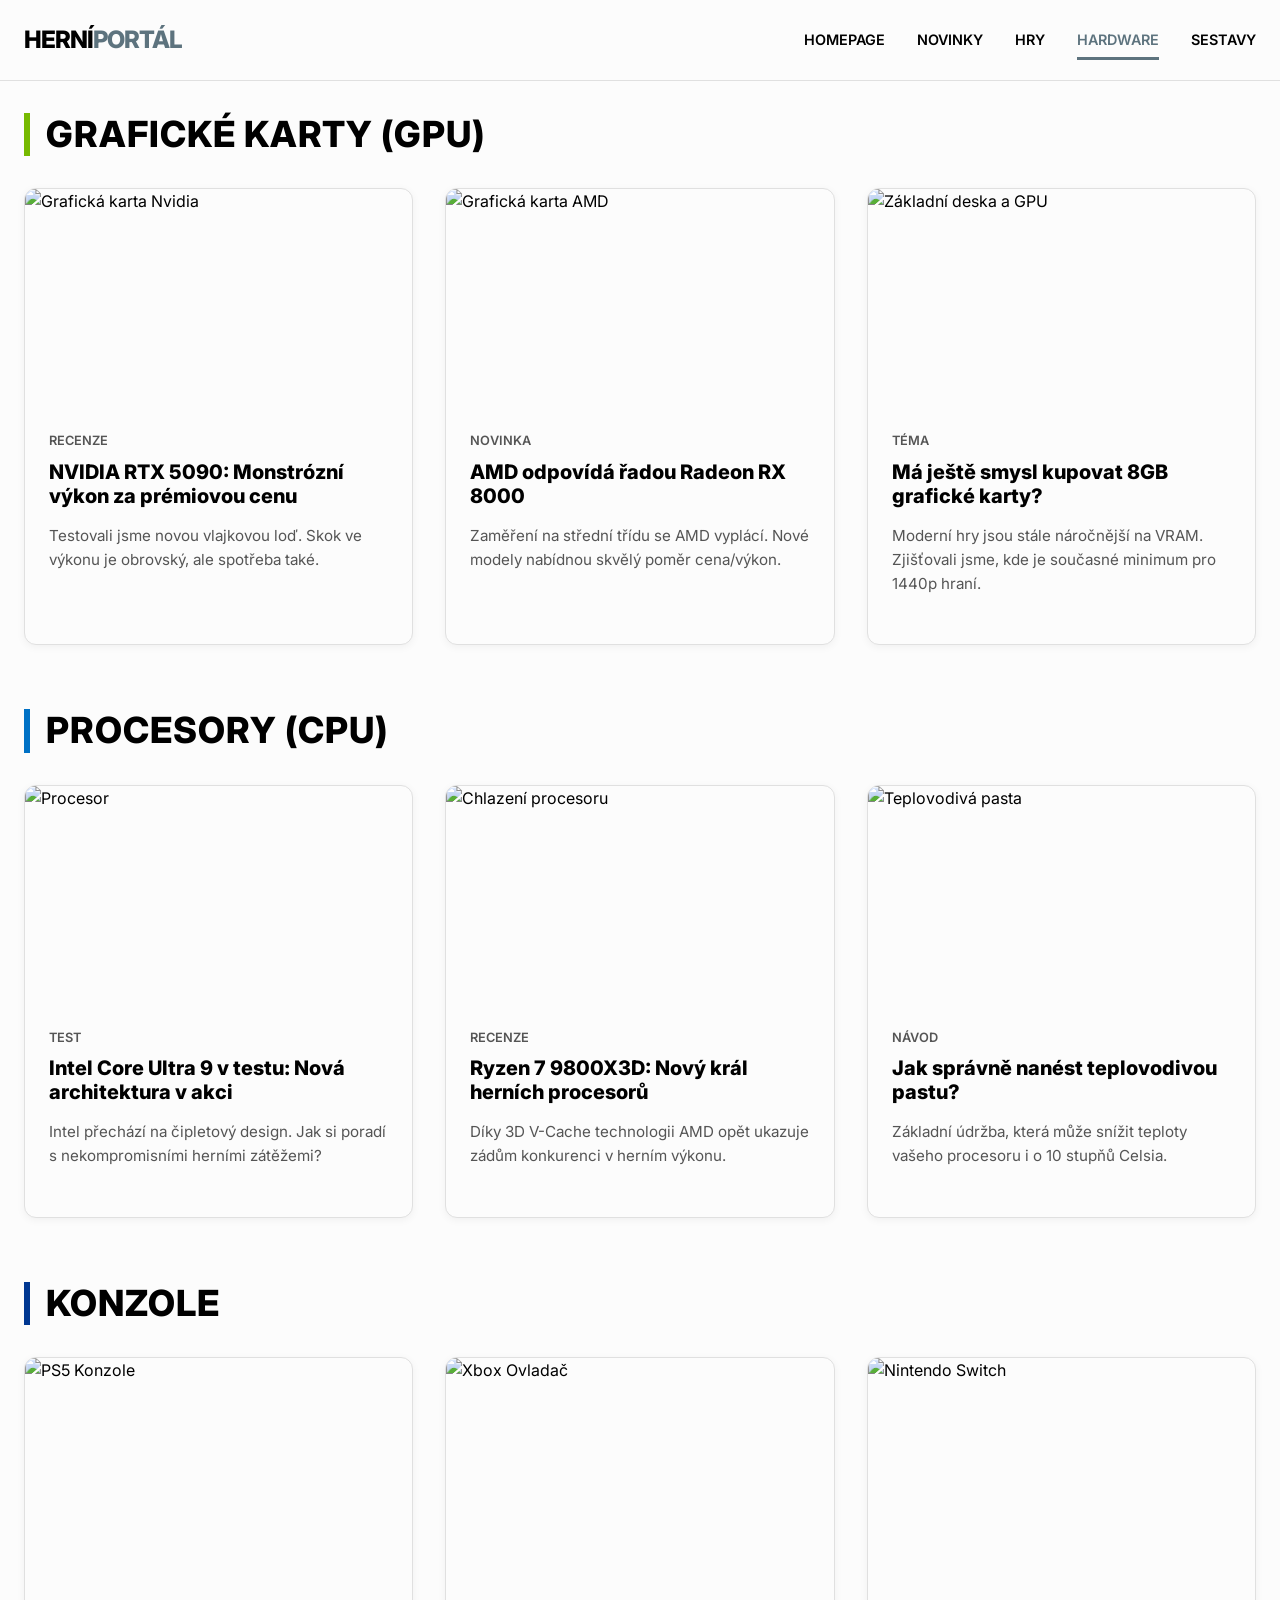
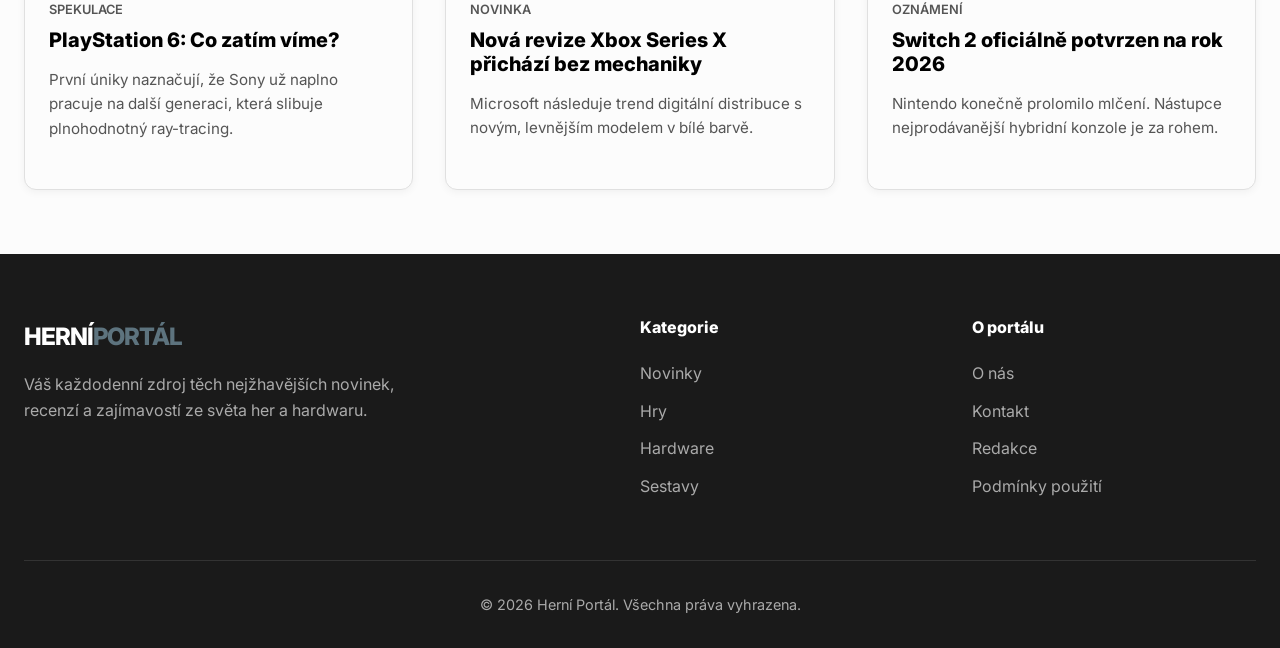
==== hardware.html @ 91f30d28 "commit kodu" ====
<!DOCTYPE html>
<html lang="cs">
<head>
  <meta charset="UTF-8">
  <meta name="viewport" content="width=device-width, initial-scale=1.0">
  <title>Hardware | Herní portál</title>
  <meta name="description" content="Vše o herním hardwaru: grafické karty, procesory a konzole.">
  <link rel="stylesheet" href="style.css">
</head>
<body>

  <!-- Header -->
  <header class="site-header">
    <div class="container nav-container">
      <a href="index.html" class="logo">Herní<span>Portál</span></a>
      
      <input type="checkbox" id="menu-toggle" class="menu-toggle">
      <label for="menu-toggle" class="menu-icon">&#9776;</label>
      
      <nav class="nav-links">
        <a href="index.html">Homepage</a>
        <a href="novinky.html">Novinky</a>
        <a href="hry.html">Hry</a>
        <a href="hardware.html" class="active">Hardware</a>
        <a href="sestavy.html">Sestavy</a>
      </nav>
    </div>
  </header>

  <main class="container">
    
    <div style="display: grid; grid-template-columns: 1fr; gap: 4rem; margin-top: 2rem;">
      
      <!-- GPU Section -->
      <section>
        <h2 class="section-title" style="margin-top: 0; border-color: #76b900;">Grafické karty (GPU)</h2>
        <div class="grid-3">
          <article class="card">
            <a href="#" class="card-img-wrap">
              <img src="https://images.unsplash.com/photo-1591488320449-011701bb6704?ixlib=rb-4.0.3&auto=format&fit=crop&w=600&q=80" alt="Grafická karta Nvidia">
            </a>
            <div class="card-content">
              <div class="card-meta">Recenze</div>
              <h3 class="card-title"><a href="#">NVIDIA RTX 5090: Monstrózní výkon za prémiovou cenu</a></h3>
              <p class="card-excerpt">Testovali jsme novou vlajkovou loď. Skok ve výkonu je obrovský, ale spotřeba také.</p>
            </div>
          </article>
          <article class="card">
            <a href="#" class="card-img-wrap">
              <img src="https://images.unsplash.com/photo-1587202372634-32705e3bf49c?ixlib=rb-4.0.3&auto=format&fit=crop&w=600&q=80" alt="Grafická karta AMD">
            </a>
            <div class="card-content">
              <div class="card-meta">Novinka</div>
              <h3 class="card-title"><a href="#">AMD odpovídá řadou Radeon RX 8000</a></h3>
              <p class="card-excerpt">Zaměření na střední třídu se AMD vyplácí. Nové modely nabídnou skvělý poměr cena/výkon.</p>
            </div>
          </article>
          <article class="card">
            <a href="#" class="card-img-wrap">
              <img src="https://images.unsplash.com/photo-1518770660439-4636190af475?ixlib=rb-4.0.3&auto=format&fit=crop&w=600&q=80" alt="Základní deska a GPU">
            </a>
            <div class="card-content">
              <div class="card-meta">Téma</div>
              <h3 class="card-title"><a href="#">Má ještě smysl kupovat 8GB grafické karty?</a></h3>
              <p class="card-excerpt">Moderní hry jsou stále náročnější na VRAM. Zjišťovali jsme, kde je současné minimum pro 1440p hraní.</p>
            </div>
          </article>
        </div>
      </section>

      <!-- CPU Section -->
      <section>
        <h2 class="section-title" style="margin-top: 0; border-color: #0071c5;">Procesory (CPU)</h2>
        <div class="grid-3">
          <article class="card">
            <a href="#" class="card-img-wrap">
              <img src="https://images.unsplash.com/photo-1591799264318-7e6ef8ddb7ea?ixlib=rb-4.0.3&auto=format&fit=crop&w=600&q=80" alt="Procesor">
            </a>
            <div class="card-content">
              <div class="card-meta">Test</div>
              <h3 class="card-title"><a href="#">Intel Core Ultra 9 v testu: Nová architektura v akci</a></h3>
              <p class="card-excerpt">Intel přechází na čipletový design. Jak si poradí s nekompromisními herními zátěžemi?</p>
            </div>
          </article>
          <article class="card">
            <a href="#" class="card-img-wrap">
              <img src="https://images.unsplash.com/photo-1555680202-c86f0e12f086?ixlib=rb-4.0.3&auto=format&fit=crop&w=600&q=80" alt="Chlazení procesoru">
            </a>
            <div class="card-content">
              <div class="card-meta">Recenze</div>
              <h3 class="card-title"><a href="#">Ryzen 7 9800X3D: Nový král herních procesorů</a></h3>
              <p class="card-excerpt">Díky 3D V-Cache technologii AMD opět ukazuje zádům konkurenci v herním výkonu.</p>
            </div>
          </article>
          <article class="card">
            <a href="#" class="card-img-wrap">
              <img src="https://images.unsplash.com/photo-1541029071515-84cc54f84dc5?ixlib=rb-4.0.3&auto=format&fit=crop&w=600&q=80" alt="Teplovodivá pasta">
            </a>
            <div class="card-content">
              <div class="card-meta">Návod</div>
              <h3 class="card-title"><a href="#">Jak správně nanést teplovodivou pastu?</a></h3>
              <p class="card-excerpt">Základní údržba, která může snížit teploty vašeho procesoru i o 10 stupňů Celsia.</p>
            </div>
          </article>
        </div>
      </section>

      <!-- Konzole Section -->
      <section>
        <h2 class="section-title" style="margin-top: 0; border-color: #003791;">Konzole</h2>
        <div class="grid-3">
          <article class="card">
            <a href="#" class="card-img-wrap">
              <img src="https://images.unsplash.com/photo-1606813907291-d86efa9b94db?ixlib=rb-4.0.3&auto=format&fit=crop&w=600&q=80" alt="PS5 Konzole">
            </a>
            <div class="card-content">
              <div class="card-meta">Spekulace</div>
              <h3 class="card-title"><a href="#">PlayStation 6: Co zatím víme?</a></h3>
              <p class="card-excerpt">První úniky naznačují, že Sony už naplno pracuje na další generaci, která slibuje plnohodnotný ray-tracing.</p>
            </div>
          </article>
          <article class="card">
            <a href="#" class="card-img-wrap">
              <img src="https://images.unsplash.com/photo-1621259182978-fbf93132e53d?ixlib=rb-4.0.3&auto=format&fit=crop&w=600&q=80" alt="Xbox Ovladač">
            </a>
            <div class="card-content">
              <div class="card-meta">Novinka</div>
              <h3 class="card-title"><a href="#">Nová revize Xbox Series X přichází bez mechaniky</a></h3>
              <p class="card-excerpt">Microsoft následuje trend digitální distribuce s novým, levnějším modelem v bílé barvě.</p>
            </div>
          </article>
          <article class="card">
            <a href="#" class="card-img-wrap">
              <img src="https://images.unsplash.com/photo-1612404730960-5c71577fca11?ixlib=rb-4.0.3&auto=format&fit=crop&w=600&q=80" alt="Nintendo Switch">
            </a>
            <div class="card-content">
              <div class="card-meta">Oznámení</div>
              <h3 class="card-title"><a href="#">Switch 2 oficiálně potvrzen na rok 2026</a></h3>
              <p class="card-excerpt">Nintendo konečně prolomilo mlčení. Nástupce nejprodávanější hybridní konzole je za rohem.</p>
            </div>
          </article>
        </div>
      </section>

    </div>
  </main>

  <!-- Footer -->
  <footer class="site-footer">
    <div class="container">
      <div class="footer-grid">
        <div>
          <a href="index.html" class="logo footer-logo">Herní<span>Portál</span></a>
          <p class="footer-desc">Váš každodenní zdroj těch nejžhavějších novinek, recenzí a zajímavostí ze světa her a hardwaru.</p>
        </div>
        <div class="footer-links">
          <h4>Kategorie</h4>
          <ul>
            <li><a href="novinky.html">Novinky</a></li>
            <li><a href="hry.html">Hry</a></li>
            <li><a href="hardware.html">Hardware</a></li>
            <li><a href="sestavy.html">Sestavy</a></li>
          </ul>
        </div>
        <div class="footer-links">
          <h4>O portálu</h4>
          <ul>
            <li><a href="#">O nás</a></li>
            <li><a href="#">Kontakt</a></li>
            <li><a href="#">Redakce</a></li>
            <li><a href="#">Podmínky použití</a></li>
          </ul>
        </div>
      </div>
      <div class="footer-bottom">
        &copy; 2026 Herní Portál. Všechna práva vyhrazena.
      </div>
    </div>
  </footer>

</body>
</html>
---- style.css ----
@import url('https://fonts.googleapis.com/css2?family=Inter:wght@400;600;800&display=swap');

:root {
  --primary: #5D737E;
  --primary-hover: #4a5c65;
  --bg: #FCFCFC;
  --bg-alt: #F0F2F5;
  --text: #000000;
  --text-muted: #555555;
  --border: #E0E0E0;
  --shadow-sm: 0 2px 8px rgba(0, 0, 0, 0.05);
  --shadow-md: 0 8px 24px rgba(0, 0, 0, 0.1);
  --radius: 12px;
  --transition: all 0.3s ease;
}

* {
  margin: 0;
  padding: 0;
  box-sizing: border-box;
}

body {
  font-family: 'Inter', sans-serif;
  background-color: var(--bg);
  color: var(--text);
  line-height: 1.6;
  -webkit-font-smoothing: antialiased;
}

a {
  text-decoration: none;
  color: inherit;
  transition: var(--transition);
}

img {
  max-width: 100%;
  display: block;
  border-radius: var(--radius);
}

/* Typography */
h1,
h2,
h3,
h4 {
  font-weight: 800;
  line-height: 1.2;
  margin-bottom: 1rem;
}

h1 {
  font-size: 3rem;
}

h2 {
  font-size: 2.25rem;
}

h3 {
  font-size: 1.5rem;
}

.section-title {
  border-left: 6px solid var(--primary);
  padding-left: 1rem;
  margin: 3rem 0 2rem;
  text-transform: uppercase;
  letter-spacing: 1px;
}

/* Layout */
.container {
  max-width: 1280px;
  margin: 0 auto;
  padding: 0 1.5rem;
}

/* Header & Navigation */
.site-header {
  background-color: var(--bg);
  border-bottom: 1px solid var(--border);
  position: sticky;
  top: 0;
  z-index: 100;
}

.nav-container {
  display: flex;
  justify-content: space-between;
  align-items: center;
  height: 80px;
}

.logo {
  font-size: 1.5rem;
  font-weight: 800;
  color: var(--text);
  text-transform: uppercase;
  letter-spacing: -1px;
}

.logo span {
  color: var(--primary);
}

.nav-links {
  display: flex;
  gap: 2rem;
  list-style: none;
}

.nav-links a {
  font-weight: 600;
  text-transform: uppercase;
  font-size: 0.9rem;
  position: relative;
  padding: 0.5rem 0;
}

.nav-links a::after {
  content: '';
  position: absolute;
  bottom: 0;
  left: 0;
  width: 0%;
  height: 3px;
  background-color: var(--primary);
  transition: var(--transition);
}

.nav-links a:hover::after,
.nav-links a.active::after {
  width: 100%;
}

.nav-links a:hover,
.nav-links a.active {
  color: var(--primary);
}

/* Mobile Menu Checkbox Hack */
.menu-toggle {
  display: none;
}

.menu-icon {
  display: none;
  font-size: 1.5rem;
  cursor: pointer;
  padding: 0.5rem;
}

/* Hero Section */
.hero {
  margin: 2rem 0;
  display: grid;
  grid-template-columns: 2fr 1fr;
  gap: 1.5rem;
}

.hero-main {
  position: relative;
  border-radius: var(--radius);
  overflow: hidden;
  min-height: 500px;
  display: flex;
  align-items: flex-end;
}

.hero-main img {
  position: absolute;
  top: 0;
  left: 0;
  width: 100%;
  height: 100%;
  object-fit: cover;
  border-radius: 0;
  z-index: 1;
}

.hero-main::after {
  content: '';
  position: absolute;
  top: 0;
  left: 0;
  width: 100%;
  height: 100%;
  background: linear-gradient(to top, rgba(0, 0, 0, 0.9) 0%, rgba(0, 0, 0, 0.2) 100%);
  z-index: 2;
}

.hero-content {
  position: relative;
  z-index: 3;
  padding: 3rem;
  color: #fff;
}

.hero-content h2 {
  font-size: 2.5rem;
  margin-bottom: 1rem;
  color: #fff;
}

.hero-content p {
  font-size: 1.1rem;
  opacity: 0.9;
  max-width: 600px;
}

.badge {
  display: inline-block;
  background-color: var(--primary);
  color: #fff;
  padding: 0.25rem 0.75rem;
  border-radius: 4px;
  font-weight: 600;
  font-size: 0.8rem;
  text-transform: uppercase;
  margin-bottom: 1rem;
}

.hero-side {
  display: flex;
  flex-direction: column;
  gap: 1.5rem;
}

.hero-side-card {
  position: relative;
  flex: 1;
  border-radius: var(--radius);
  overflow: hidden;
  display: flex;
  align-items: flex-end;
}

.hero-side-card img {
  position: absolute;
  top: 0;
  left: 0;
  width: 100%;
  height: 100%;
  object-fit: cover;
  border-radius: 0;
  z-index: 1;
}

.hero-side-card::after {
  content: '';
  position: absolute;
  top: 0;
  left: 0;
  width: 100%;
  height: 100%;
  background: linear-gradient(to top, rgba(0, 0, 0, 0.8) 0%, rgba(0, 0, 0, 0) 100%);
  z-index: 2;
}

.hero-side-content {
  position: relative;
  z-index: 3;
  padding: 1.5rem;
  color: #fff;
}

.hero-side-content h3 {
  font-size: 1.25rem;
  margin-bottom: 0.5rem;
  color: #fff;
}

/* Article Cards */
.grid-3 {
  display: grid;
  grid-template-columns: repeat(3, 1fr);
  gap: 2rem;
}

.grid-4 {
  display: grid;
  grid-template-columns: repeat(4, 1fr);
  gap: 1.5rem;
}

.card {
  background-color: var(--bg);
  border-radius: var(--radius);
  overflow: hidden;
  box-shadow: var(--shadow-sm);
  transition: var(--transition);
  display: flex;
  flex-direction: column;
  border: 1px solid var(--border);
}

.card:hover {
  transform: translateY(-5px);
  box-shadow: var(--shadow-md);
  border-color: var(--primary);
}

.card-img-wrap {
  position: relative;
  padding-top: 56.25%;
  /* 16:9 Aspect Ratio AI pomohlo*/
  overflow: hidden;
}

.card-img-wrap img {
  position: absolute;
  top: 0;
  left: 0;
  width: 100%;
  height: 100%;
  object-fit: cover;
  border-radius: 0;
  transition: transform 0.5s ease;
}

.card:hover .card-img-wrap img {
  transform: scale(1.05);
}

.card-content {
  padding: 1.5rem;
  flex-grow: 1;
  display: flex;
  flex-direction: column;
}

.card-meta {
  font-size: 0.8rem;
  color: var(--text-muted);
  margin-bottom: 0.5rem;
  font-weight: 600;
  text-transform: uppercase;
}

.card-title {
  font-size: 1.25rem;
  margin-bottom: 1rem;
}

.card-title a {
  color: var(--text);
}

.card-title a:hover {
  color: var(--primary);
}

.card-excerpt {
  color: var(--text-muted);
  font-size: 0.95rem;
  margin-bottom: 1.5rem;
  flex-grow: 1;
}

/* Horizontal List Cards */
.list-card {
  display: grid;
  grid-template-columns: 300px 1fr;
  gap: 1.5rem;
  background-color: var(--bg);
  border-radius: var(--radius);
  overflow: hidden;
  box-shadow: var(--shadow-sm);
  transition: var(--transition);
  border: 1px solid var(--border);
  margin-bottom: 1.5rem;
}

.list-card:hover {
  transform: translateX(5px);
  box-shadow: var(--shadow-md);
  border-color: var(--primary);
}

.list-card .card-img-wrap {
  padding-top: 0;
  height: 100%;
  min-height: 200px;
}

/* Builds (Sestavy) */
.build-tier {
  margin-bottom: 3rem;
  background: var(--bg-alt);
  padding: 2rem;
  border-radius: var(--radius);
  border-left: 6px solid var(--primary);
}

.build-components {
  display: grid;
  grid-template-columns: repeat(auto-fit, minmax(250px, 1fr));
  gap: 1rem;
  margin-top: 1.5rem;
}

.component-item {
  background: var(--bg);
  padding: 1rem;
  border-radius: 8px;
  border: 1px solid var(--border);
  display: flex;
  flex-direction: column;
}

.component-type {
  font-size: 0.8rem;
  color: var(--text-muted);
  text-transform: uppercase;
  font-weight: 600;
}

.component-name {
  font-weight: 800;
  margin-top: 0.25rem;
}

.btn {
  display: inline-block;
  background-color: var(--primary);
  color: #fff;
  padding: 0.75rem 1.5rem;
  border-radius: var(--radius);
  font-weight: 600;
  text-transform: uppercase;
  font-size: 0.9rem;
  border: none;
  cursor: pointer;
}

.btn:hover {
  background-color: var(--primary-hover);
}

/* Footer */
.site-footer {
  background-color: #1a1a1a;
  color: #fff;
  padding: 4rem 0 2rem;
  margin-top: 4rem;
}

.footer-grid {
  display: grid;
  grid-template-columns: 2fr 1fr 1fr;
  gap: 3rem;
  margin-bottom: 3rem;
}

.footer-logo {
  color: #fff;
}

.footer-logo span {
  color: var(--primary);
}

.footer-desc {
  color: #aaa;
  margin-top: 1rem;
  max-width: 400px;
}

.footer-links h4 {
  color: #fff;
  margin-bottom: 1.5rem;
}

.footer-links ul {
  list-style: none;
}

.footer-links li {
  margin-bottom: 0.75rem;
}

.footer-links a {
  color: #aaa;
}

.footer-links a:hover {
  color: var(--primary);
}

.footer-bottom {
  border-top: 1px solid #333;
  padding-top: 2rem;
  text-align: center;
  color: #aaa;
  font-size: 0.9rem;
}

/* Responsive Design */
@media (max-width: 1024px) {
  .hero {
    grid-template-columns: 1fr;
  }

  .hero-side {
    flex-direction: row;
  }

  .grid-4 {
    grid-template-columns: repeat(2, 1fr);
  }
}

@media (max-width: 768px) {
  h1 {
    font-size: 2.25rem;
  }

  h2 {
    font-size: 1.75rem;
  }

  .menu-icon {
    display: block;
  }

  .nav-links {
    display: none;
    flex-direction: column;
    position: absolute;
    top: 80px;
    left: 0;
    width: 100%;
    background-color: var(--bg);
    padding: 1.5rem;
    border-bottom: 1px solid var(--border);
    box-shadow: var(--shadow-md);
  }

  .menu-toggle:checked~.nav-links {
    display: flex;
  }

  .hero-side {
    flex-direction: column;
  }

  .grid-3 {
    grid-template-columns: 1fr;
  }

  .list-card {
    grid-template-columns: 1fr;
  }

  .list-card .card-img-wrap {
    min-height: 250px;
  }

  .footer-grid {
    grid-template-columns: 1fr;
  }
}
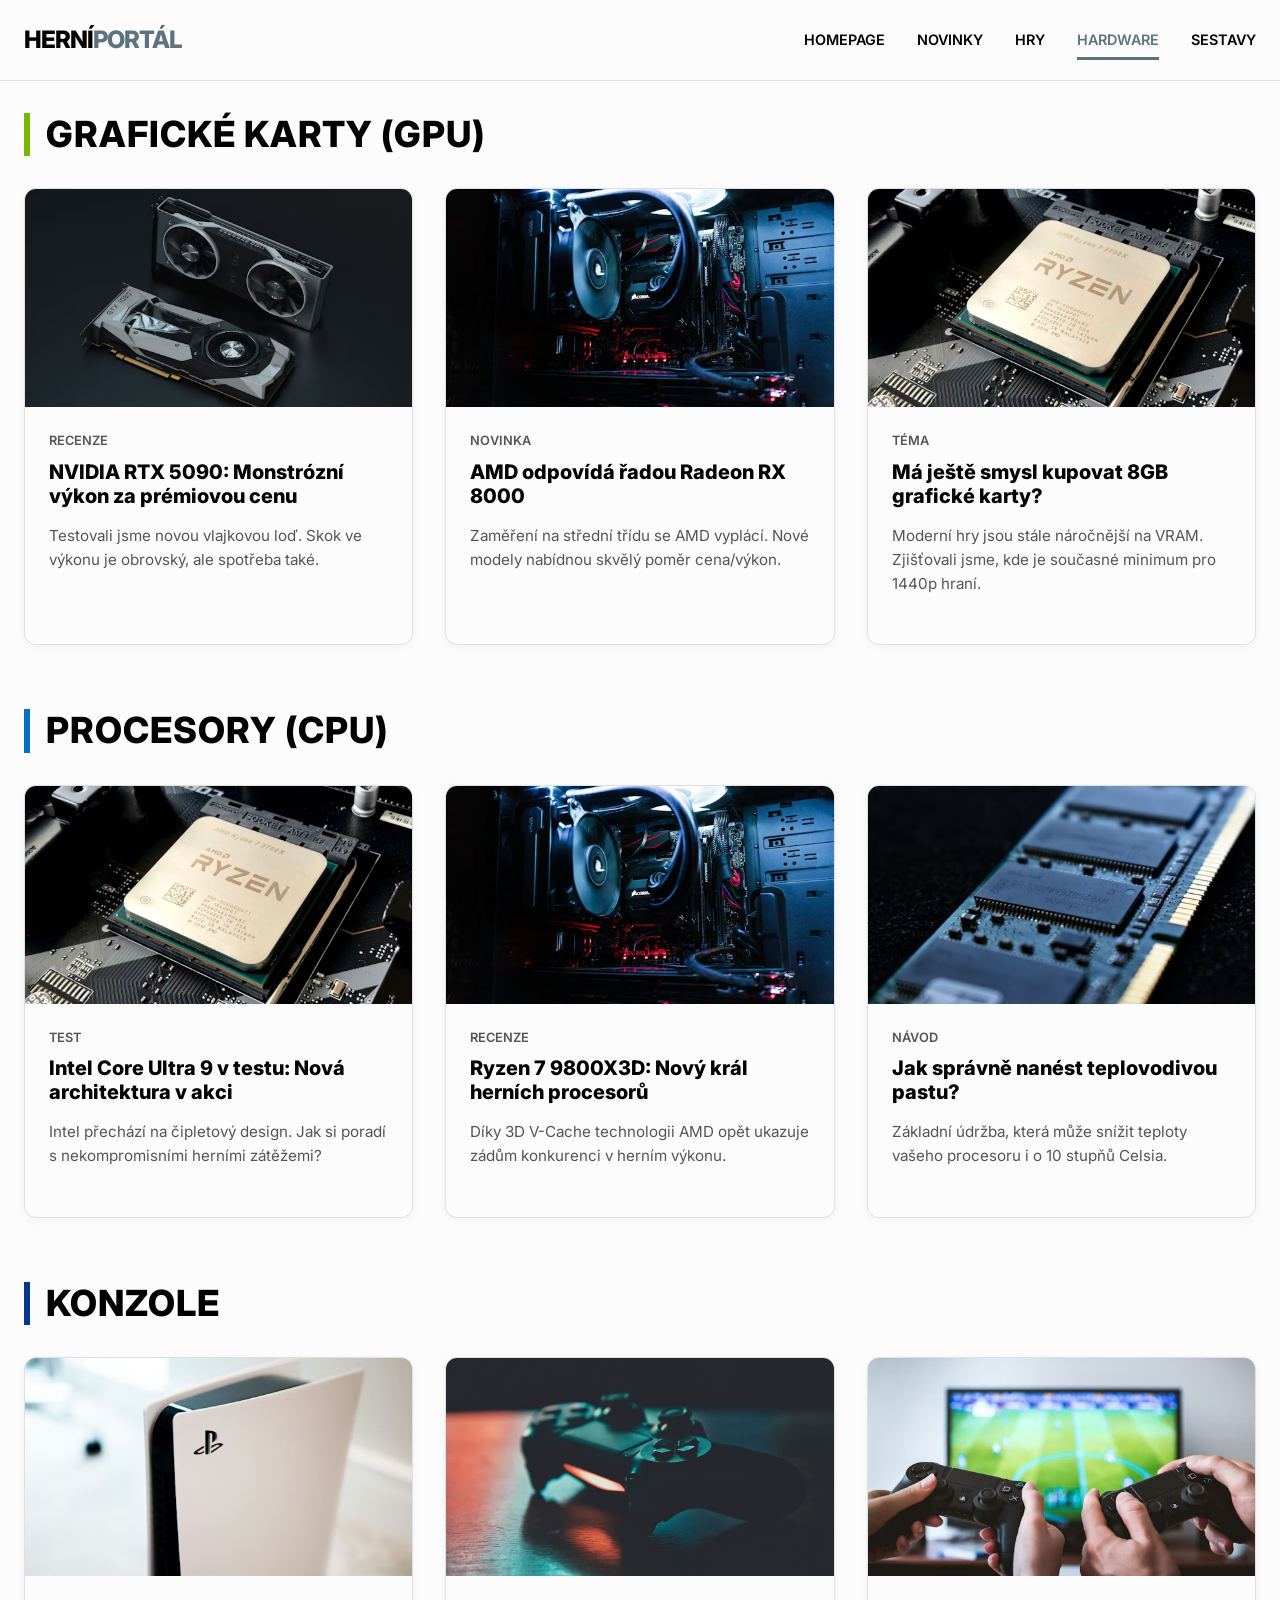
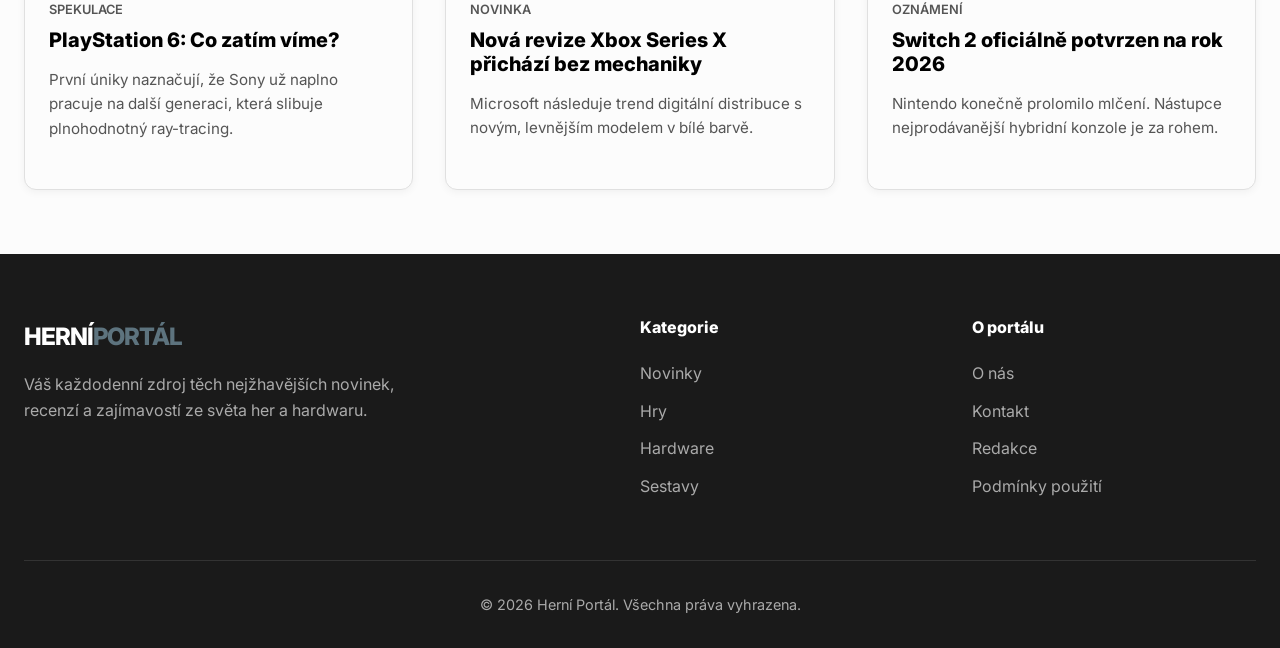
==== commit 3019f168: "uprava kodu a pridani obrazků" ====
--- a/hardware.html
+++ b/hardware.html
@@ -1,5 +1,6 @@
 <!DOCTYPE html>
 <html lang="cs">
+
 <head>
   <meta charset="UTF-8">
   <meta name="viewport" content="width=device-width, initial-scale=1.0">
@@ -7,16 +8,17 @@
   <meta name="description" content="Vše o herním hardwaru: grafické karty, procesory a konzole.">
   <link rel="stylesheet" href="style.css">
 </head>
+
 <body>
 
   <!-- Header -->
   <header class="site-header">
     <div class="container nav-container">
       <a href="index.html" class="logo">Herní<span>Portál</span></a>
-      
+
       <input type="checkbox" id="menu-toggle" class="menu-toggle">
       <label for="menu-toggle" class="menu-icon">&#9776;</label>
-      
+
       <nav class="nav-links">
         <a href="index.html">Homepage</a>
         <a href="novinky.html">Novinky</a>
@@ -28,41 +30,44 @@
   </header>
 
   <main class="container">
-    
+
     <div style="display: grid; grid-template-columns: 1fr; gap: 4rem; margin-top: 2rem;">
-      
+
       <!-- GPU Section -->
       <section>
         <h2 class="section-title" style="margin-top: 0; border-color: #76b900;">Grafické karty (GPU)</h2>
         <div class="grid-3">
           <article class="card">
             <a href="#" class="card-img-wrap">
-              <img src="https://images.unsplash.com/photo-1591488320449-011701bb6704?ixlib=rb-4.0.3&auto=format&fit=crop&w=600&q=80" alt="Grafická karta Nvidia">
+              <img src="obrazky/graficka karta.avif" alt="Grafická karta Nvidia">
             </a>
             <div class="card-content">
               <div class="card-meta">Recenze</div>
               <h3 class="card-title"><a href="#">NVIDIA RTX 5090: Monstrózní výkon za prémiovou cenu</a></h3>
-              <p class="card-excerpt">Testovali jsme novou vlajkovou loď. Skok ve výkonu je obrovský, ale spotřeba také.</p>
+              <p class="card-excerpt">Testovali jsme novou vlajkovou loď. Skok ve výkonu je obrovský, ale spotřeba také.
+              </p>
             </div>
           </article>
           <article class="card">
             <a href="#" class="card-img-wrap">
-              <img src="https://images.unsplash.com/photo-1587202372634-32705e3bf49c?ixlib=rb-4.0.3&auto=format&fit=crop&w=600&q=80" alt="Grafická karta AMD">
+              <img src="obrazky/pc.avif" alt="Grafická karta AMD">
             </a>
             <div class="card-content">
               <div class="card-meta">Novinka</div>
               <h3 class="card-title"><a href="#">AMD odpovídá řadou Radeon RX 8000</a></h3>
-              <p class="card-excerpt">Zaměření na střední třídu se AMD vyplácí. Nové modely nabídnou skvělý poměr cena/výkon.</p>
+              <p class="card-excerpt">Zaměření na střední třídu se AMD vyplácí. Nové modely nabídnou skvělý poměr
+                cena/výkon.</p>
             </div>
           </article>
           <article class="card">
             <a href="#" class="card-img-wrap">
-              <img src="https://images.unsplash.com/photo-1518770660439-4636190af475?ixlib=rb-4.0.3&auto=format&fit=crop&w=600&q=80" alt="Základní deska a GPU">
+              <img src="obrazky/procesor.avif" alt="Základní deska a GPU">
             </a>
             <div class="card-content">
               <div class="card-meta">Téma</div>
               <h3 class="card-title"><a href="#">Má ještě smysl kupovat 8GB grafické karty?</a></h3>
-              <p class="card-excerpt">Moderní hry jsou stále náročnější na VRAM. Zjišťovali jsme, kde je současné minimum pro 1440p hraní.</p>
+              <p class="card-excerpt">Moderní hry jsou stále náročnější na VRAM. Zjišťovali jsme, kde je současné
+                minimum pro 1440p hraní.</p>
             </div>
           </article>
         </div>
@@ -74,17 +79,18 @@
         <div class="grid-3">
           <article class="card">
             <a href="#" class="card-img-wrap">
-              <img src="https://images.unsplash.com/photo-1591799264318-7e6ef8ddb7ea?ixlib=rb-4.0.3&auto=format&fit=crop&w=600&q=80" alt="Procesor">
+              <img src="obrazky/procesor.avif" alt="Procesor">
             </a>
             <div class="card-content">
               <div class="card-meta">Test</div>
               <h3 class="card-title"><a href="#">Intel Core Ultra 9 v testu: Nová architektura v akci</a></h3>
-              <p class="card-excerpt">Intel přechází na čipletový design. Jak si poradí s nekompromisními herními zátěžemi?</p>
+              <p class="card-excerpt">Intel přechází na čipletový design. Jak si poradí s nekompromisními herními
+                zátěžemi?</p>
             </div>
           </article>
           <article class="card">
             <a href="#" class="card-img-wrap">
-              <img src="https://images.unsplash.com/photo-1555680202-c86f0e12f086?ixlib=rb-4.0.3&auto=format&fit=crop&w=600&q=80" alt="Chlazení procesoru">
+              <img src="obrazky/pc.avif" alt="Chlazení procesoru">
             </a>
             <div class="card-content">
               <div class="card-meta">Recenze</div>
@@ -94,12 +100,13 @@
           </article>
           <article class="card">
             <a href="#" class="card-img-wrap">
-              <img src="https://images.unsplash.com/photo-1541029071515-84cc54f84dc5?ixlib=rb-4.0.3&auto=format&fit=crop&w=600&q=80" alt="Teplovodivá pasta">
+              <img src="obrazky/ramky.avif" alt="Teplovodivá pasta">
             </a>
             <div class="card-content">
               <div class="card-meta">Návod</div>
               <h3 class="card-title"><a href="#">Jak správně nanést teplovodivou pastu?</a></h3>
-              <p class="card-excerpt">Základní údržba, která může snížit teploty vašeho procesoru i o 10 stupňů Celsia.</p>
+              <p class="card-excerpt">Základní údržba, která může snížit teploty vašeho procesoru i o 10 stupňů Celsia.
+              </p>
             </div>
           </article>
         </div>
@@ -111,32 +118,35 @@
         <div class="grid-3">
           <article class="card">
             <a href="#" class="card-img-wrap">
-              <img src="https://images.unsplash.com/photo-1606813907291-d86efa9b94db?ixlib=rb-4.0.3&auto=format&fit=crop&w=600&q=80" alt="PS5 Konzole">
+              <img src="obrazky/psko.avif" alt="PS5 Konzole">
             </a>
             <div class="card-content">
               <div class="card-meta">Spekulace</div>
               <h3 class="card-title"><a href="#">PlayStation 6: Co zatím víme?</a></h3>
-              <p class="card-excerpt">První úniky naznačují, že Sony už naplno pracuje na další generaci, která slibuje plnohodnotný ray-tracing.</p>
+              <p class="card-excerpt">První úniky naznačují, že Sony už naplno pracuje na další generaci, která slibuje
+                plnohodnotný ray-tracing.</p>
             </div>
           </article>
           <article class="card">
             <a href="#" class="card-img-wrap">
-              <img src="https://images.unsplash.com/photo-1621259182978-fbf93132e53d?ixlib=rb-4.0.3&auto=format&fit=crop&w=600&q=80" alt="Xbox Ovladač">
+              <img src="obrazky/ps ovladac.avif" alt="Xbox Ovladač">
             </a>
             <div class="card-content">
               <div class="card-meta">Novinka</div>
               <h3 class="card-title"><a href="#">Nová revize Xbox Series X přichází bez mechaniky</a></h3>
-              <p class="card-excerpt">Microsoft následuje trend digitální distribuce s novým, levnějším modelem v bílé barvě.</p>
+              <p class="card-excerpt">Microsoft následuje trend digitální distribuce s novým, levnějším modelem v bílé
+                barvě.</p>
             </div>
           </article>
           <article class="card">
             <a href="#" class="card-img-wrap">
-              <img src="https://images.unsplash.com/photo-1612404730960-5c71577fca11?ixlib=rb-4.0.3&auto=format&fit=crop&w=600&q=80" alt="Nintendo Switch">
+              <img src="obrazky/fifa.avif" alt="Nintendo Switch">
             </a>
             <div class="card-content">
               <div class="card-meta">Oznámení</div>
               <h3 class="card-title"><a href="#">Switch 2 oficiálně potvrzen na rok 2026</a></h3>
-              <p class="card-excerpt">Nintendo konečně prolomilo mlčení. Nástupce nejprodávanější hybridní konzole je za rohem.</p>
+              <p class="card-excerpt">Nintendo konečně prolomilo mlčení. Nástupce nejprodávanější hybridní konzole je za
+                rohem.</p>
             </div>
           </article>
         </div>
@@ -151,7 +161,8 @@
       <div class="footer-grid">
         <div>
           <a href="index.html" class="logo footer-logo">Herní<span>Portál</span></a>
-          <p class="footer-desc">Váš každodenní zdroj těch nejžhavějších novinek, recenzí a zajímavostí ze světa her a hardwaru.</p>
+          <p class="footer-desc">Váš každodenní zdroj těch nejžhavějších novinek, recenzí a zajímavostí ze světa her a
+            hardwaru.</p>
         </div>
         <div class="footer-links">
           <h4>Kategorie</h4>
@@ -179,4 +190,5 @@
   </footer>
 
 </body>
-</html>
+
+</html>
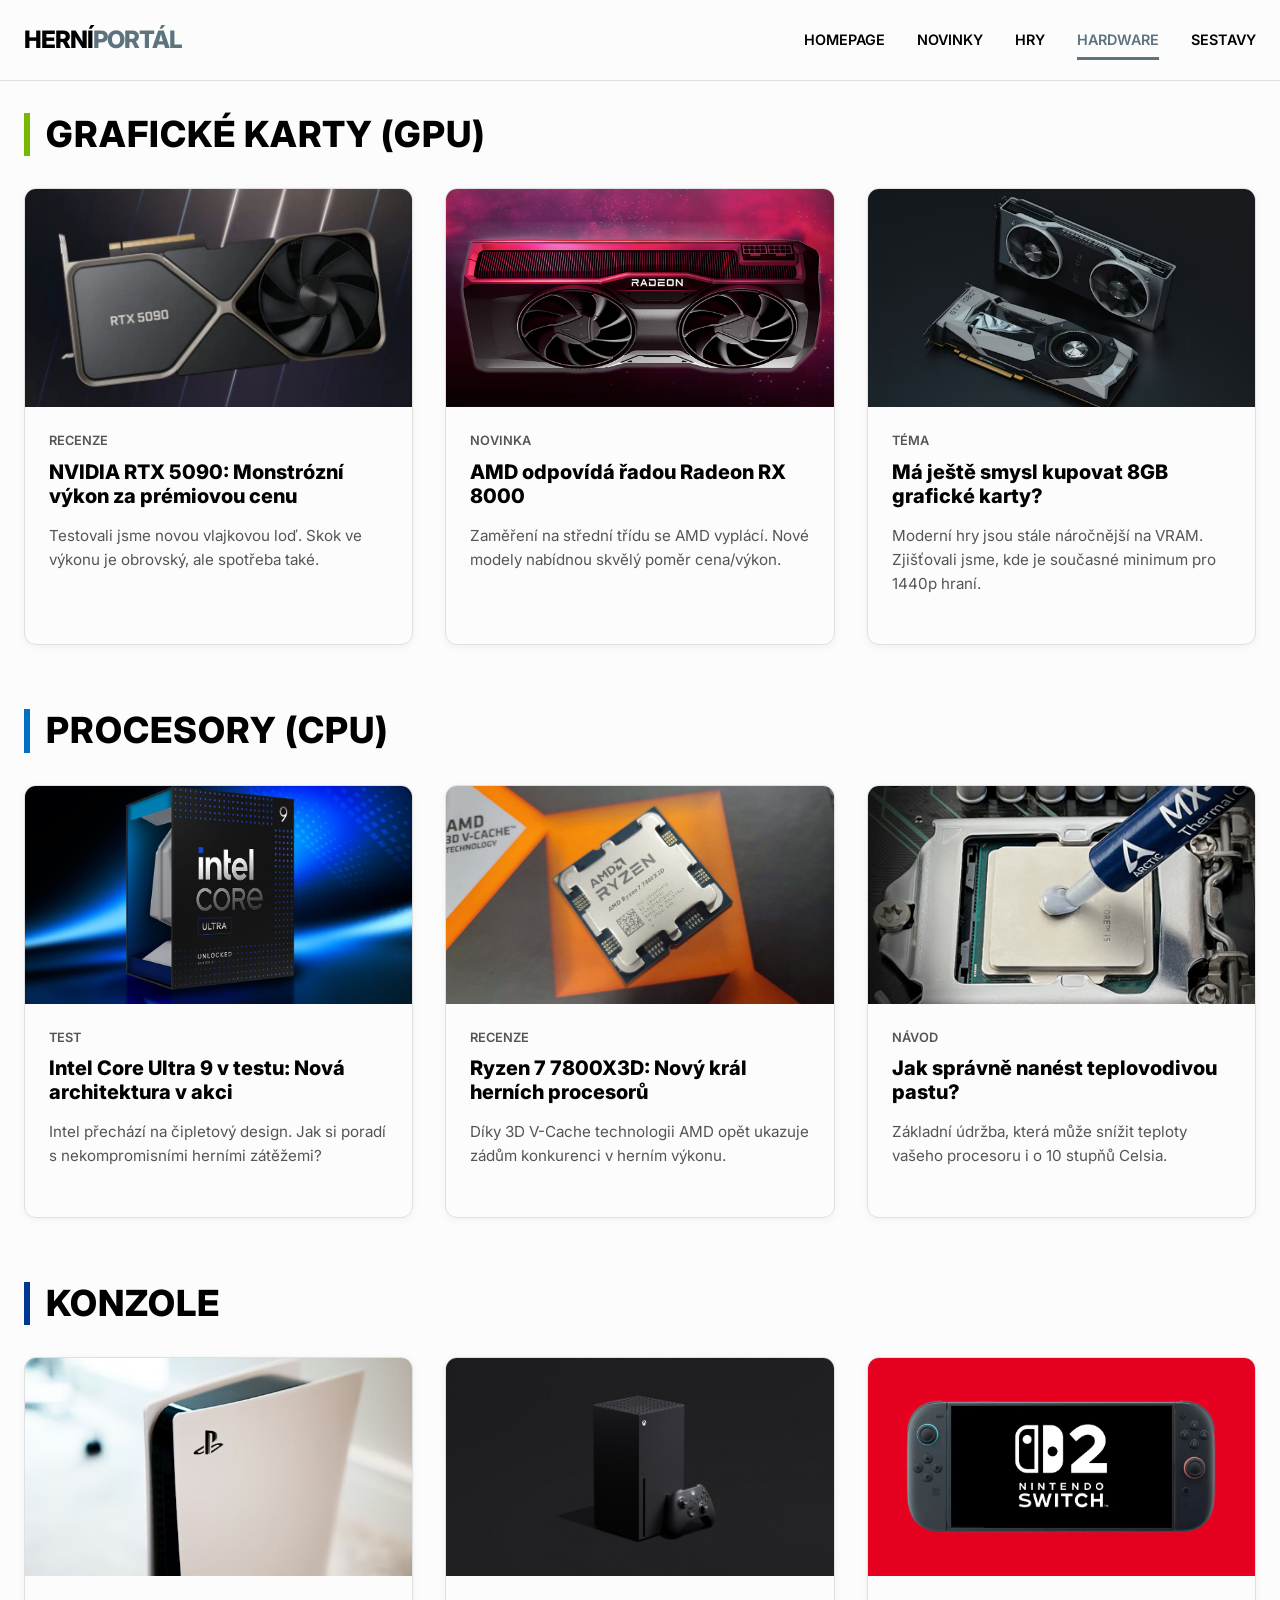
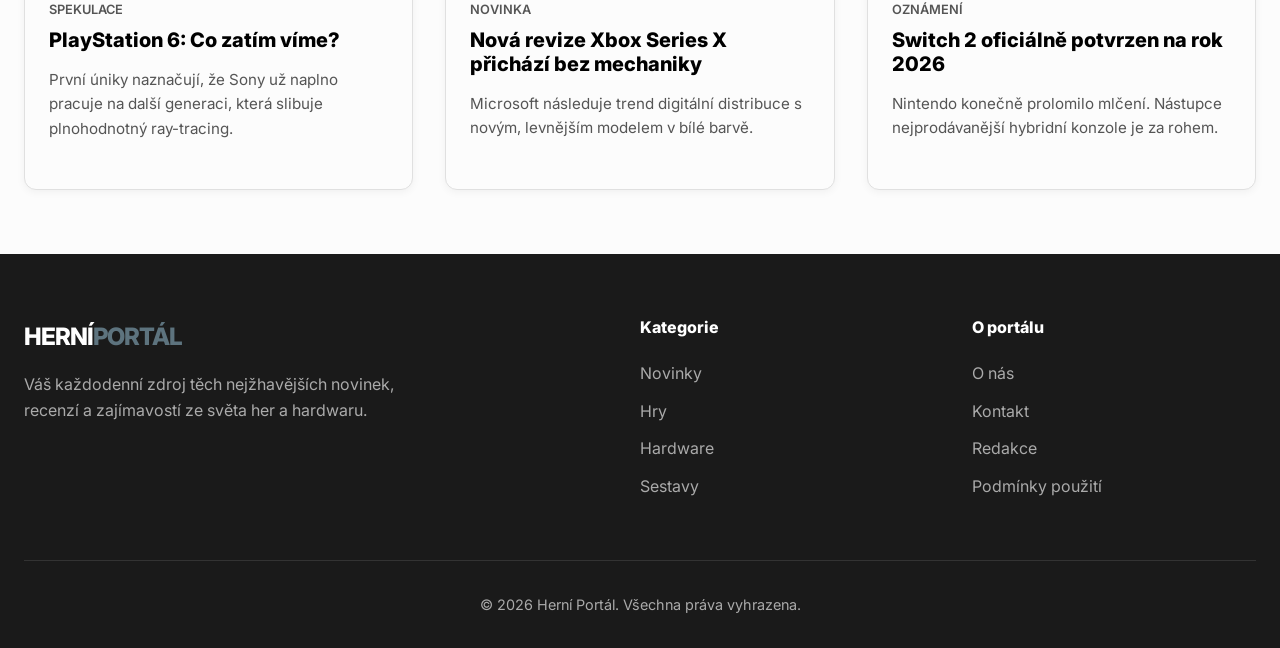
==== commit bdaac57a: "9.5" ====
--- a/hardware.html
+++ b/hardware.html
@@ -39,7 +39,7 @@
         <div class="grid-3">
           <article class="card">
             <a href="#" class="card-img-wrap">
-              <img src="obrazky/graficka karta.avif" alt="Grafická karta Nvidia">
+              <img src="obrazky/5090.jpg" alt="Grafická karta Nvidia">
             </a>
             <div class="card-content">
               <div class="card-meta">Recenze</div>
@@ -50,7 +50,7 @@
           </article>
           <article class="card">
             <a href="#" class="card-img-wrap">
-              <img src="obrazky/pc.avif" alt="Grafická karta AMD">
+              <img src="obrazky/AMD.png" alt="Grafická karta AMD">
             </a>
             <div class="card-content">
               <div class="card-meta">Novinka</div>
@@ -61,7 +61,7 @@
           </article>
           <article class="card">
             <a href="#" class="card-img-wrap">
-              <img src="obrazky/procesor.avif" alt="Základní deska a GPU">
+              <img src="obrazky/graficka karta.avif" alt="Základní deska a GPU">
             </a>
             <div class="card-content">
               <div class="card-meta">Téma</div>
@@ -79,7 +79,7 @@
         <div class="grid-3">
           <article class="card">
             <a href="#" class="card-img-wrap">
-              <img src="obrazky/procesor.avif" alt="Procesor">
+              <img src="obrazky/intel.jpg" alt="Procesor">
             </a>
             <div class="card-content">
               <div class="card-meta">Test</div>
@@ -90,17 +90,17 @@
           </article>
           <article class="card">
             <a href="#" class="card-img-wrap">
-              <img src="obrazky/pc.avif" alt="Chlazení procesoru">
+              <img src="obrazky/amdcpu.jpg" alt="Chlazení procesoru">
             </a>
             <div class="card-content">
               <div class="card-meta">Recenze</div>
-              <h3 class="card-title"><a href="#">Ryzen 7 9800X3D: Nový král herních procesorů</a></h3>
+              <h3 class="card-title"><a href="#">Ryzen 7 7800X3D: Nový král herních procesorů</a></h3>
               <p class="card-excerpt">Díky 3D V-Cache technologii AMD opět ukazuje zádům konkurenci v herním výkonu.</p>
             </div>
           </article>
           <article class="card">
             <a href="#" class="card-img-wrap">
-              <img src="obrazky/ramky.avif" alt="Teplovodivá pasta">
+              <img src="obrazky/thermalpaste.webp" alt="Teplovodivá pasta">
             </a>
             <div class="card-content">
               <div class="card-meta">Návod</div>
@@ -129,7 +129,7 @@
           </article>
           <article class="card">
             <a href="#" class="card-img-wrap">
-              <img src="obrazky/ps ovladac.avif" alt="Xbox Ovladač">
+              <img src="obrazky/xbox.jpg" alt="Xbox Ovladač">
             </a>
             <div class="card-content">
               <div class="card-meta">Novinka</div>
@@ -140,7 +140,7 @@
           </article>
           <article class="card">
             <a href="#" class="card-img-wrap">
-              <img src="obrazky/fifa.avif" alt="Nintendo Switch">
+              <img src="obrazky/switch2.webp" alt="Nintendo Switch">
             </a>
             <div class="card-content">
               <div class="card-meta">Oznámení</div>
--- a/style.css
+++ b/style.css
@@ -51,11 +51,11 @@
 }
 
 h1 {
-  font-size: 3rem;
+  font-size: 2.25rem;
 }
 
 h2 {
-  font-size: 2.25rem;
+  font-size: 1.75rem;
 }
 
 h3 {
@@ -105,10 +105,20 @@
   color: var(--primary);
 }
 
+/* Mobile Nav Base */
 .nav-links {
-  display: flex;
-  gap: 2rem;
+  display: none;
+  flex-direction: column;
+  position: absolute;
+  top: 80px;
+  left: 0;
+  width: 100%;
+  background-color: var(--bg);
+  padding: 1.5rem;
+  border-bottom: 1px solid var(--border);
+  box-shadow: var(--shadow-md);
   list-style: none;
+  gap: 1.5rem;
 }
 
 .nav-links a {
@@ -146,17 +156,21 @@
 }
 
 .menu-icon {
-  display: none;
+  display: block;
   font-size: 1.5rem;
   cursor: pointer;
   padding: 0.5rem;
+}
+
+.menu-toggle:checked~.nav-links {
+  display: flex;
 }
 
 /* Hero Section */
 .hero {
   margin: 2rem 0;
   display: grid;
-  grid-template-columns: 2fr 1fr;
+  grid-template-columns: 1fr;
   gap: 1.5rem;
 }
 
@@ -275,13 +289,13 @@
 /* Article Cards */
 .grid-3 {
   display: grid;
-  grid-template-columns: repeat(3, 1fr);
+  grid-template-columns: 1fr;
   gap: 2rem;
 }
 
 .grid-4 {
   display: grid;
-  grid-template-columns: repeat(4, 1fr);
+  grid-template-columns: 1fr;
   gap: 1.5rem;
 }
 
@@ -305,7 +319,7 @@
 .card-img-wrap {
   position: relative;
   padding-top: 56.25%;
-  /* 16:9 Aspect Ratio AI pomohlo*/
+  /* 16:9 Aspect Ratio */
   overflow: hidden;
 }
 
@@ -362,7 +376,7 @@
 /* Horizontal List Cards */
 .list-card {
   display: grid;
-  grid-template-columns: 300px 1fr;
+  grid-template-columns: 1fr;
   gap: 1.5rem;
   background-color: var(--bg);
   border-radius: var(--radius);
@@ -382,7 +396,7 @@
 .list-card .card-img-wrap {
   padding-top: 0;
   height: 100%;
-  min-height: 200px;
+  min-height: 250px;
 }
 
 /* Builds (Sestavy) */
@@ -449,7 +463,7 @@
 
 .footer-grid {
   display: grid;
-  grid-template-columns: 2fr 1fr 1fr;
+  grid-template-columns: 1fr;
   gap: 3rem;
   margin-bottom: 3rem;
 }
@@ -497,68 +511,69 @@
   font-size: 0.9rem;
 }
 
-/* Responsive Design */
-@media (max-width: 1024px) {
-  .hero {
-    grid-template-columns: 1fr;
+/* Responsive Design (Mobile-First) */
+@media (min-width: 769px) {
+  h1 {
+    font-size: 3rem;
+  }
+
+  h2 {
+    font-size: 2.25rem;
+  }
+
+  .menu-icon {
+    display: none;
+  }
+
+  .nav-links {
+    display: flex;
+    flex-direction: row;
+    position: static;
+    top: auto;
+    left: auto;
+    width: auto;
+    background-color: transparent;
+    padding: 0;
+    border-bottom: none;
+    box-shadow: none;
+    gap: 2rem;
   }
 
   .hero-side {
     flex-direction: row;
   }
 
+  .grid-3 {
+    grid-template-columns: repeat(3, 1fr);
+  }
+
   .grid-4 {
     grid-template-columns: repeat(2, 1fr);
   }
-}
-
-@media (max-width: 768px) {
-  h1 {
-    font-size: 2.25rem;
-  }
-
-  h2 {
-    font-size: 1.75rem;
-  }
-
-  .menu-icon {
-    display: block;
-  }
-
-  .nav-links {
-    display: none;
-    flex-direction: column;
-    position: absolute;
-    top: 80px;
-    left: 0;
-    width: 100%;
-    background-color: var(--bg);
-    padding: 1.5rem;
-    border-bottom: 1px solid var(--border);
-    box-shadow: var(--shadow-md);
-  }
-
-  .menu-toggle:checked~.nav-links {
-    display: flex;
+
+  .list-card {
+    grid-template-columns: 300px 1fr;
+  }
+
+  .list-card .card-img-wrap {
+    min-height: 200px;
+  }
+
+  .footer-grid {
+    grid-template-columns: 2fr 1fr 1fr;
+  }
+}
+
+@media (min-width: 1025px) {
+  .hero {
+    grid-template-columns: 2fr 1fr;
   }
 
   .hero-side {
     flex-direction: column;
   }
 
-  .grid-3 {
-    grid-template-columns: 1fr;
-  }
-
-  .list-card {
-    grid-template-columns: 1fr;
-  }
-
-  .list-card .card-img-wrap {
-    min-height: 250px;
-  }
-
-  .footer-grid {
-    grid-template-columns: 1fr;
+  .grid-4 {
+    grid-template-columns: repeat(4, 1fr);
   }
 }
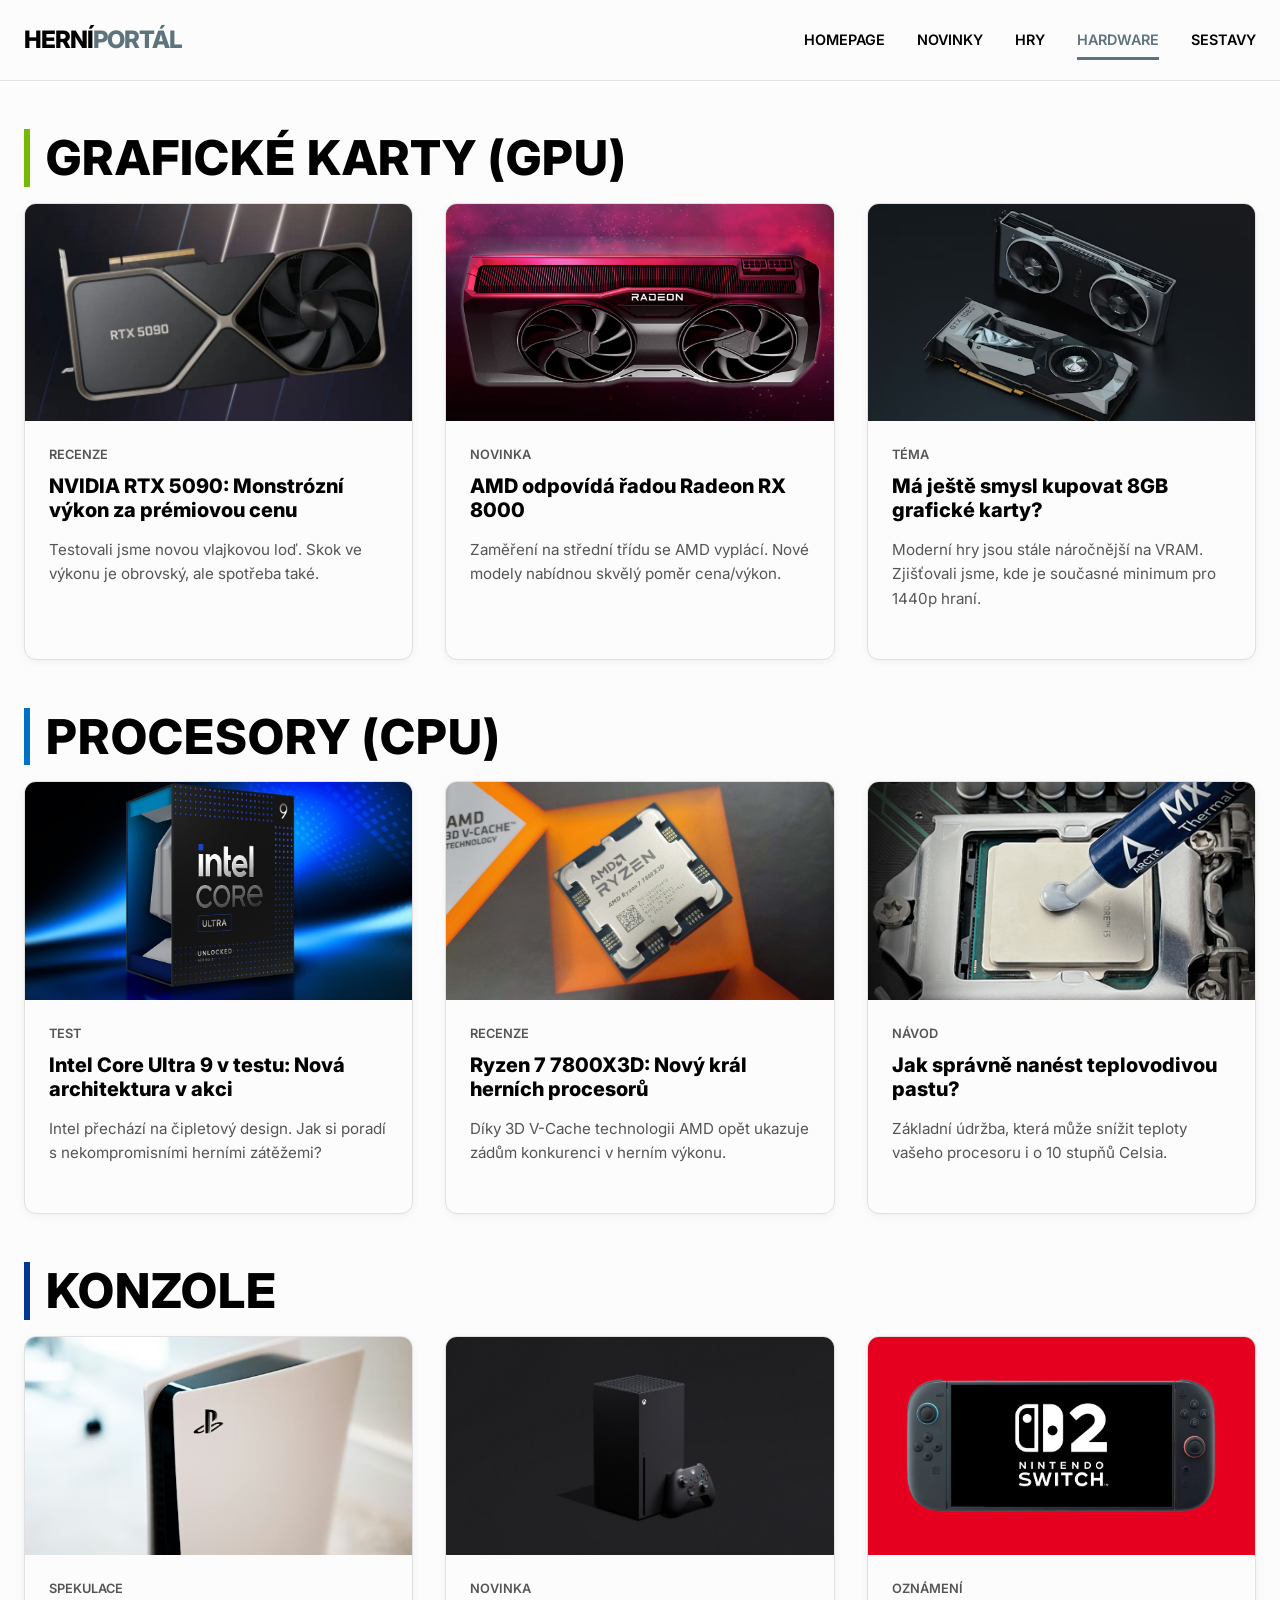
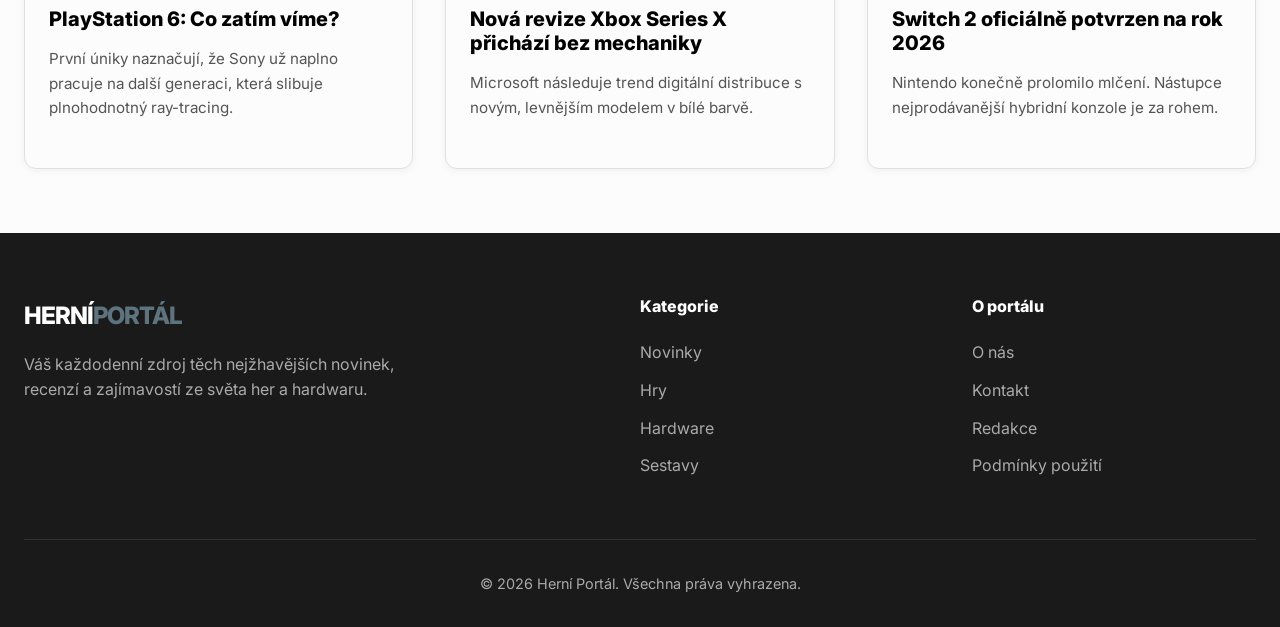
==== commit eedd1906: "uprava grida hardware" ====
--- a/hardware.html
+++ b/hardware.html
@@ -31,7 +31,7 @@
 
   <main class="container">
 
-    <div style="display: grid; grid-template-columns: 1fr; gap: 4rem; margin-top: 2rem;">
+    <div class="grid-hardware">
 
       <!-- GPU Section -->
       <section>
--- a/style.css
+++ b/style.css
@@ -35,8 +35,12 @@
 }
 
 img {
-  max-width: 100%;
   display: block;
+  margin: 0;
+  padding: 0;
+  width: 100%;
+  height: 100%;
+  object-fit: cover;
   border-radius: var(--radius);
 }
 
@@ -187,9 +191,6 @@
   position: absolute;
   top: 0;
   left: 0;
-  width: 100%;
-  height: 100%;
-  object-fit: cover;
   border-radius: 0;
   z-index: 1;
 }
@@ -255,9 +256,6 @@
   position: absolute;
   top: 0;
   left: 0;
-  width: 100%;
-  height: 100%;
-  object-fit: cover;
   border-radius: 0;
   z-index: 1;
 }
@@ -327,9 +325,6 @@
   position: absolute;
   top: 0;
   left: 0;
-  width: 100%;
-  height: 100%;
-  object-fit: cover;
   border-radius: 0;
   transition: transform 0.5s ease;
 }
@@ -576,4 +571,169 @@
   .grid-4 {
     grid-template-columns: repeat(4, 1fr);
   }
+}
+
+.news-layout,
+.games-layout {
+  display: grid;
+  grid-template-columns: 1fr;
+  gap: 4rem;
+}
+
+.games-layout {
+  margin-top: 3rem;
+}
+
+
+@media (min-width: 769px) {
+  .news-layout {
+    grid-template-columns: 1fr;
+  }
+
+  .games-layout {
+    grid-template-columns: 1fr 1fr;
+  }
+}
+
+.header-section {
+  text-align: center;
+  margin: 3rem 0;
+}
+
+.section-title {
+  font-size: 3rem;
+  margin-bottom: 1rem;
+}
+
+.section-description {
+  font-size: 1.1rem;
+  color: var(--text-muted);
+  max-width: 700px;
+  margin: 0 auto;
+}
+
+.build-tier-header {
+  display: flex;
+  justify-content: space-between;
+  align-items: flex-end;
+  flex-wrap: wrap;
+  gap: 1rem;
+}
+
+.build-tier-title {
+  margin-bottom: 0.5rem;
+  color: var(--primary);
+}
+
+.build-tier-text {
+  max-width: 600px;
+}
+
+.build-tier-price-box {
+  display: flex;
+  flex-direction: column;
+  align-items: flex-start;
+  gap: 0.5rem;
+}
+
+.build-tier-price {
+  font-size: 1.5rem;
+  font-weight: 800;
+}
+
+.hodnoceni {
+  position: absolute;
+  top: 1rem;
+  right: 1rem;
+  background: var(--primary);
+  color: white;
+  padding: 0.5rem;
+  font-weight: 800;
+  border-radius: 50%;
+  width: 45px;
+  height: 45px;
+  display: flex;
+  align-items: center;
+  justify-content: center;
+  z-index: 10;
+}
+
+
+
+.section-title-top {
+  border-left: 6px solid var(--primary);
+  padding-left: 1rem;
+  margin: 3rem 0 2rem;
+  text-transform: uppercase;
+  letter-spacing: 1px;
+  font-size: 3rem;
+}
+
+.update-list {
+  list-style: none;
+  display: flex;
+  flex-direction: column;
+  gap: 1rem;
+}
+
+.update-card {
+  background: var(--bg);
+  padding: 1.5rem;
+  border-radius: var(--radius);
+  border: 1px solid var(--border);
+  margin-left: 0, 5rem;
+}
+
+.update-date {
+  color: var(--primary);
+  font-weight: bold;
+  font-size: 0.8rem;
+  margin-bottom: 0.5rem;
+}
+
+.update-title {
+  margin-bottom: 0.5rem;
+}
+
+.update-text {
+  font-size: 0.9rem;
+  color: var(--text-muted);
+}
+
+.trends-box {
+  background: var(--bg-alt);
+  padding: 0.5rem;
+  border-radius: var(--radius);
+}
+
+.trends-text {
+  margin-bottom: 1.5rem;
+  line-height: 1.8;
+}
+
+.tags-container {
+  display: flex;
+  gap: 0.5rem;
+  flex-wrap: wrap;
+}
+
+.trend-tag {
+  background: var(--bg);
+  padding: 0.5rem 1rem;
+  border-radius: 20px;
+  font-size: 0.85rem;
+  border: 1px solid var(--border);
+}
+
+.carousel-wrapper {
+
+  margin-bottom: 2rem;
+
+}
+
+.grid-hardware {
+  display: grid;
+  grid-template-columns: 1fr;
+  gap: 3rem;
+  margin-top: 3rem;
 }
